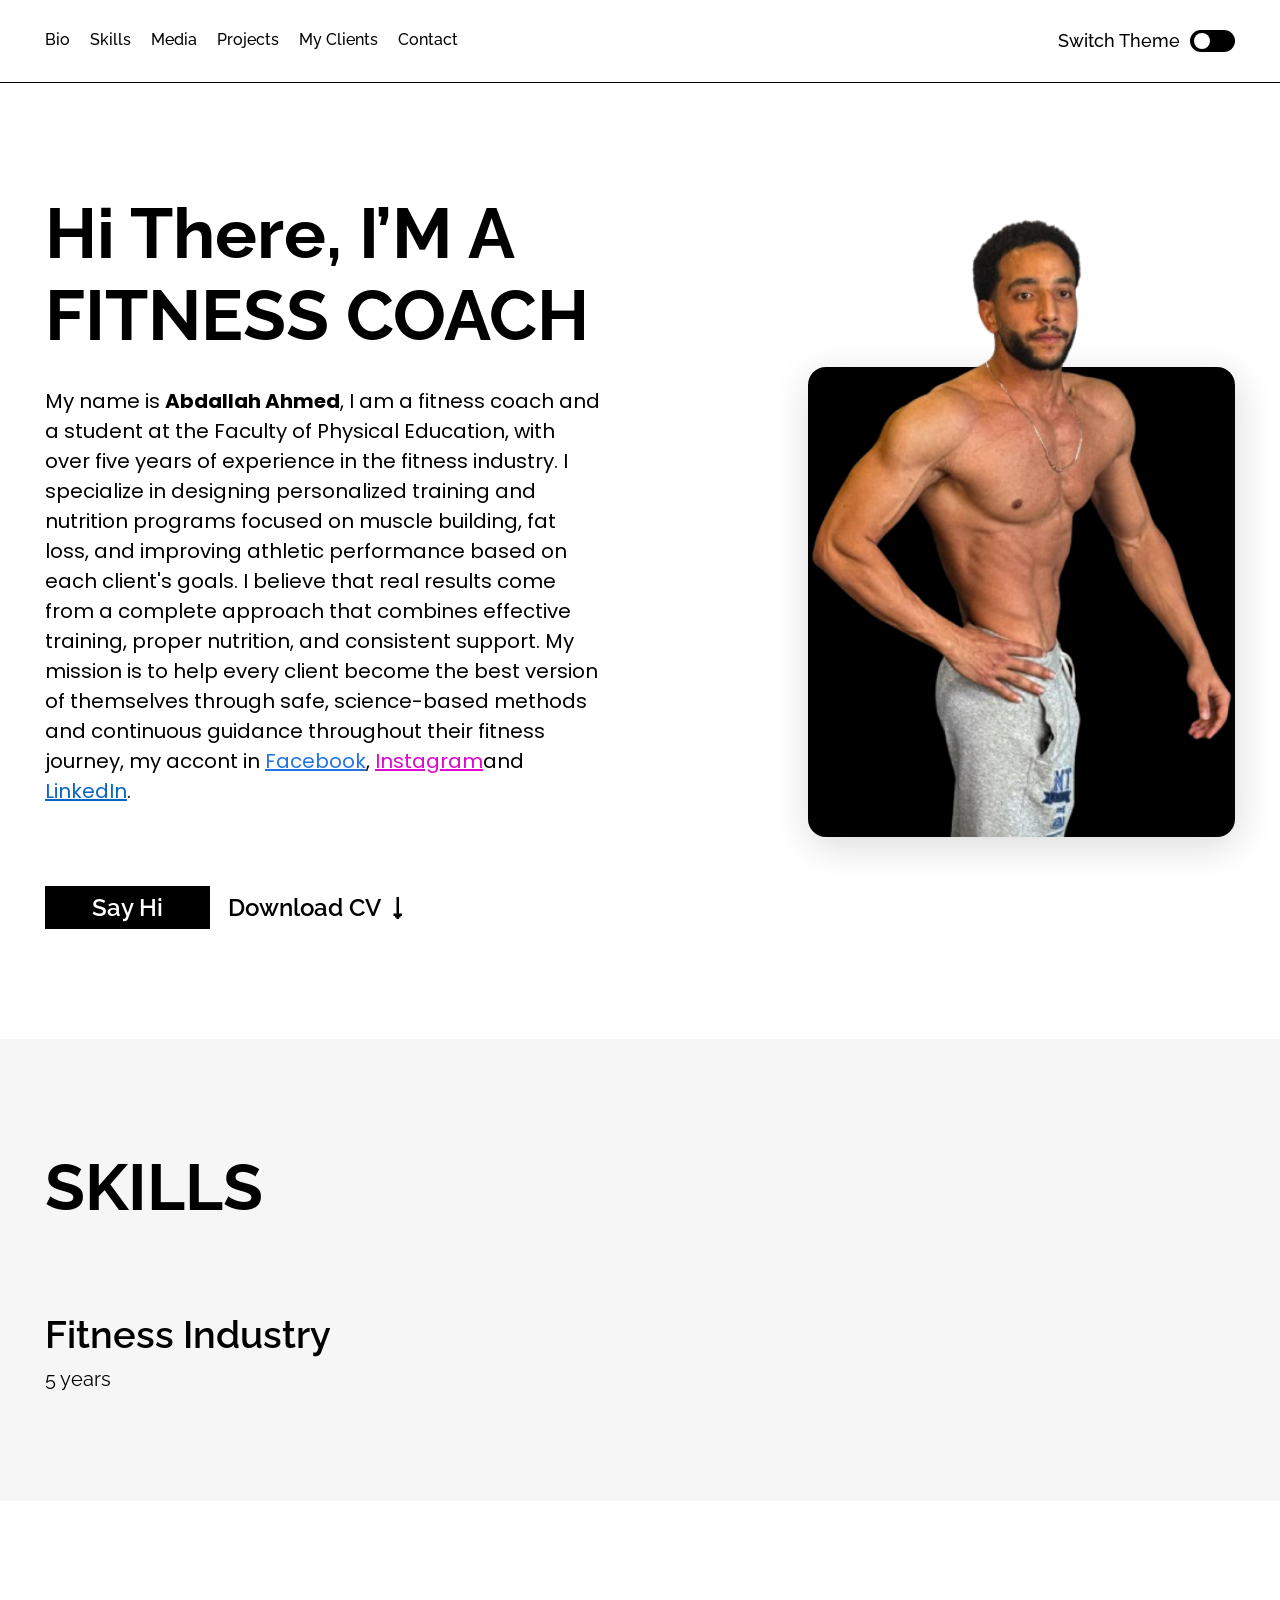
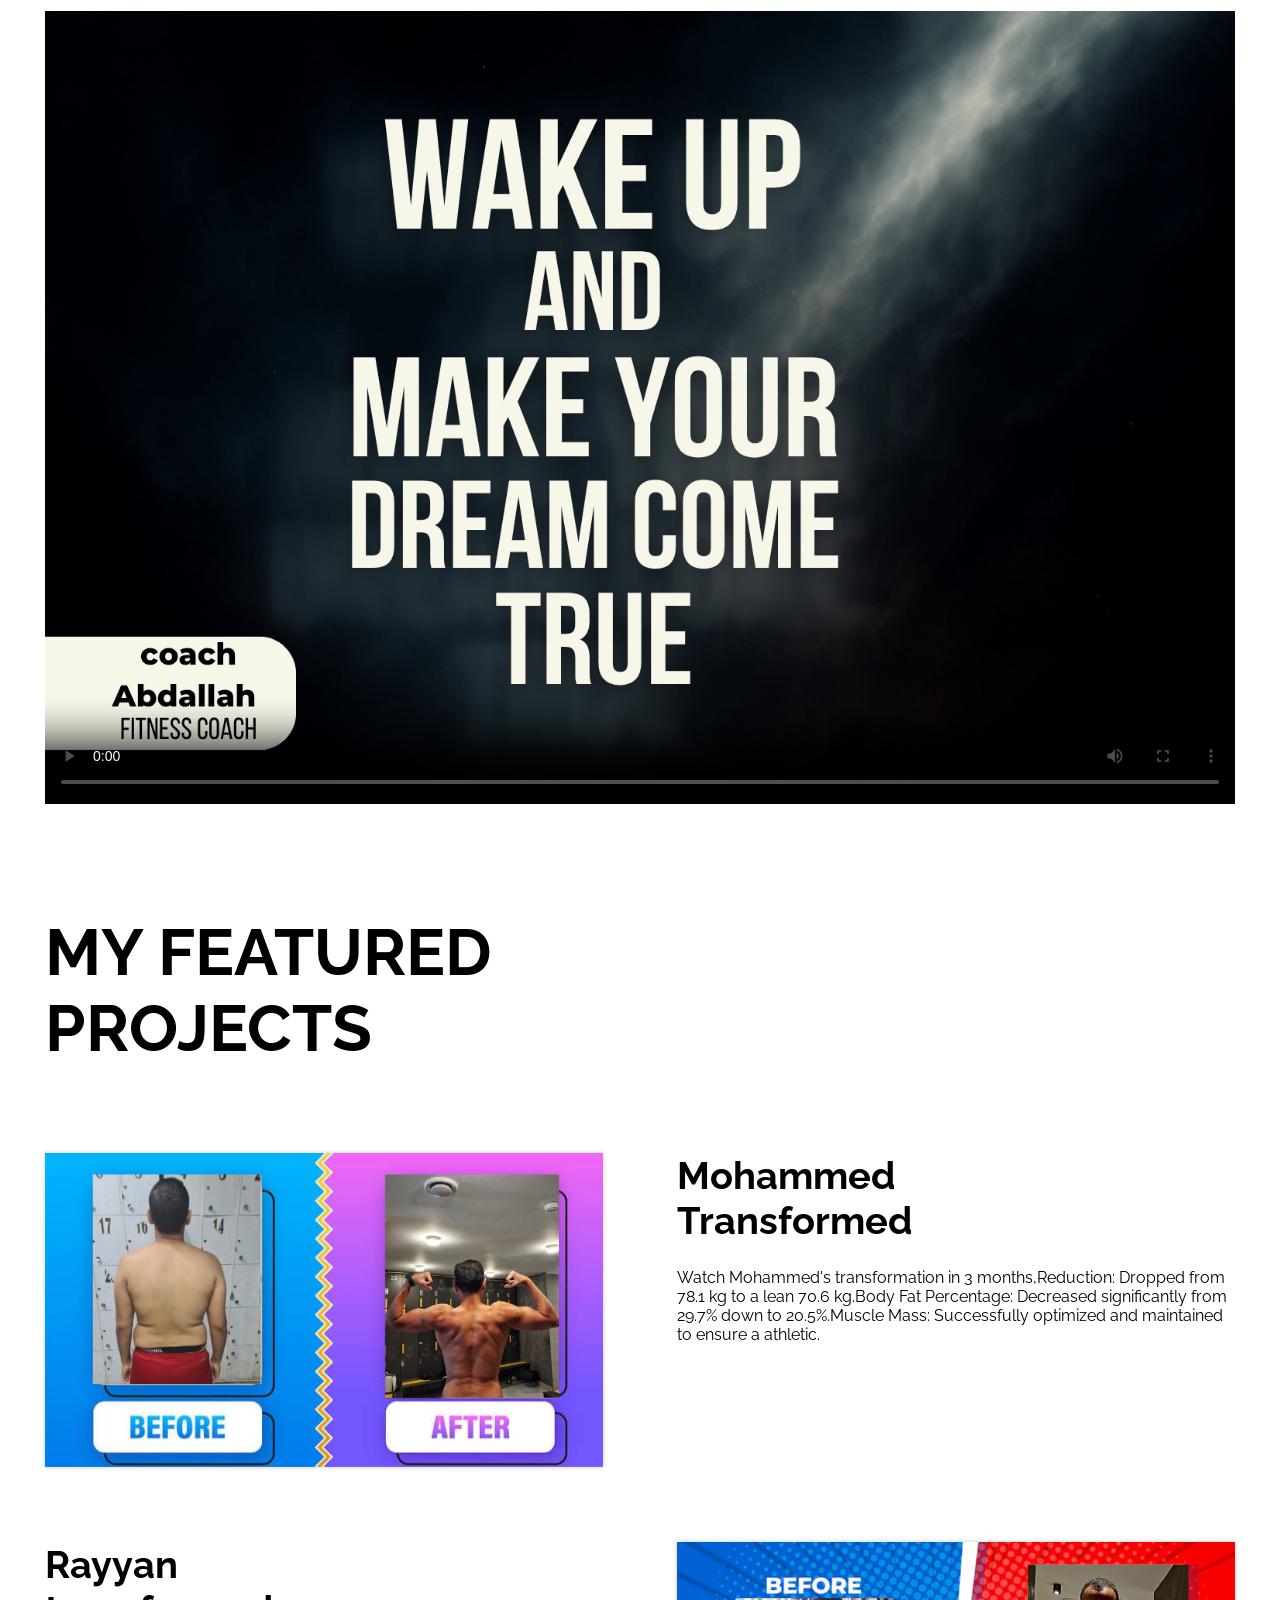
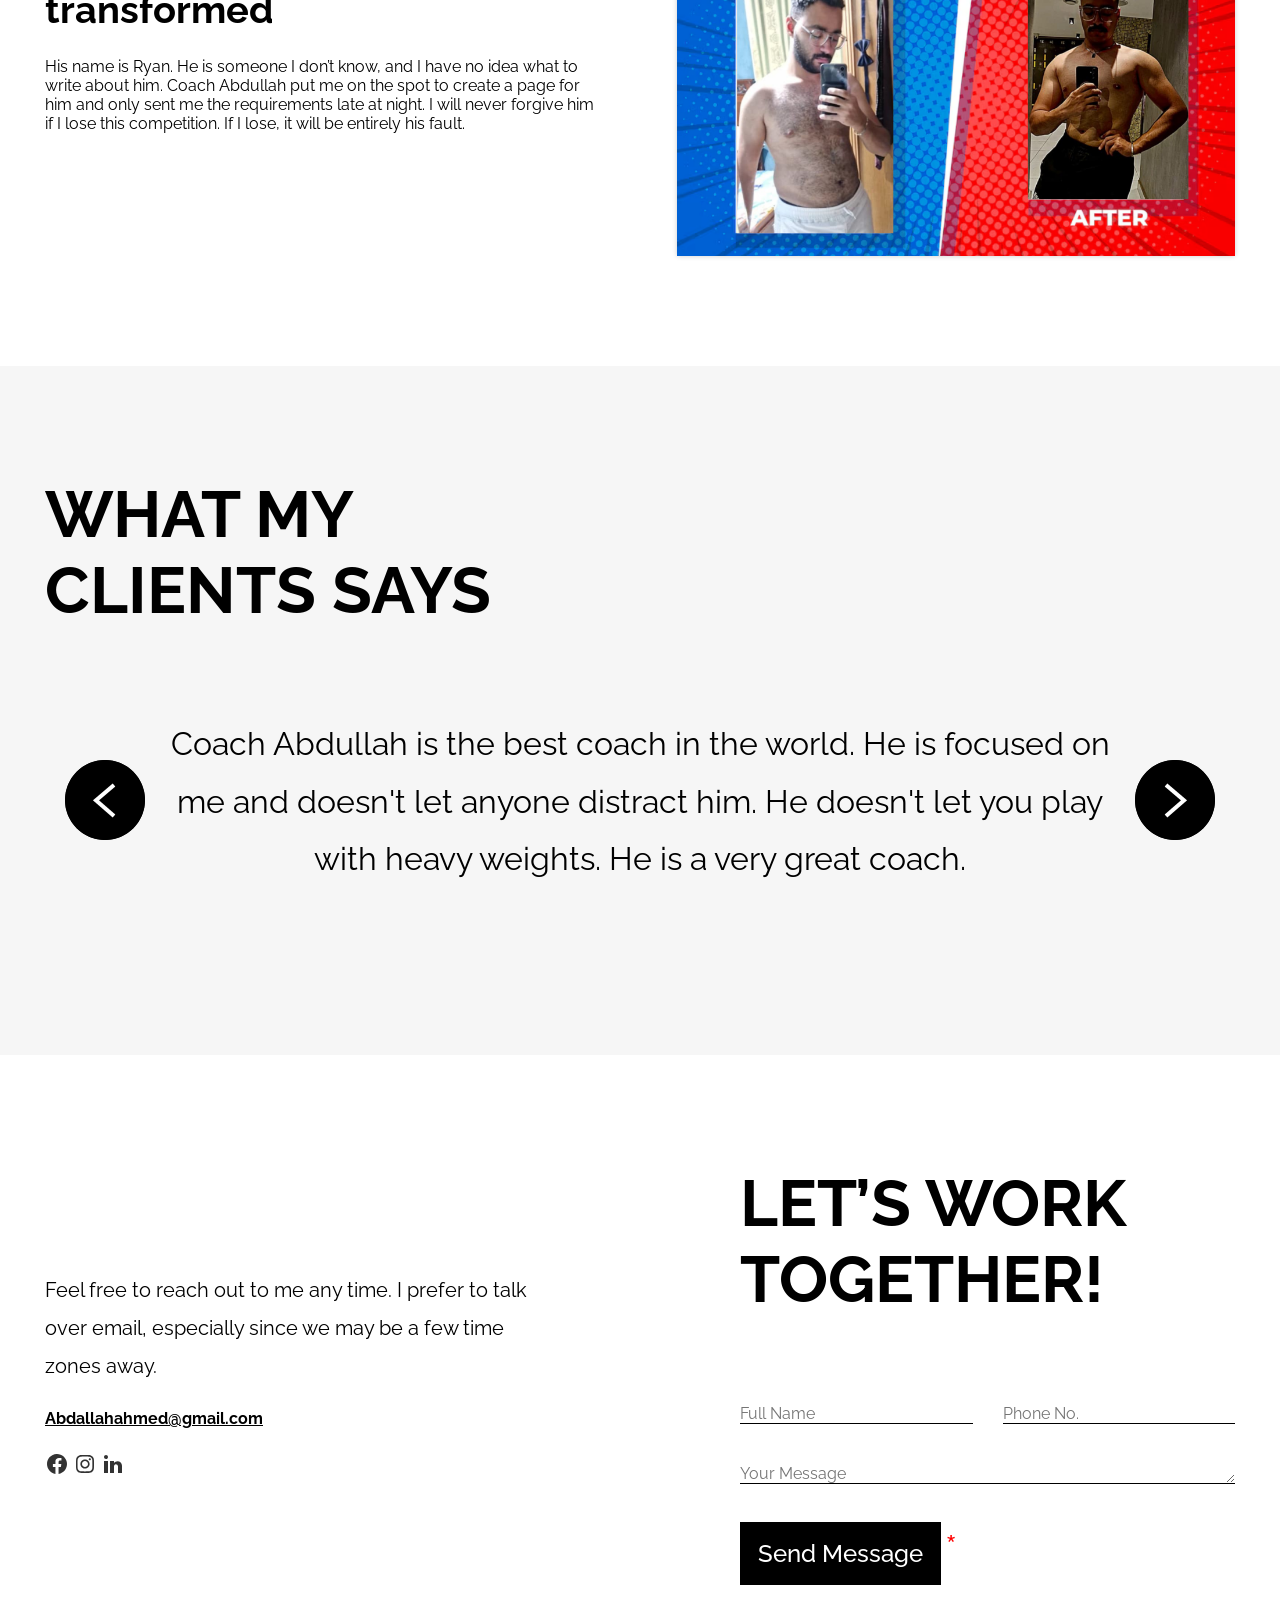
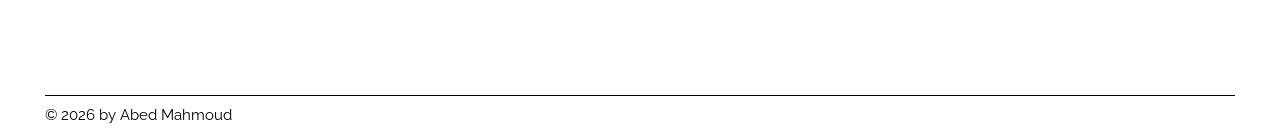
==== index.html @ d7b94c2e "Rename project.html to index.html" ====
<!doctype html>
<html lang="en">
  <head>
    <meta charset="UTF-8" />
    <meta name="viewport" content="width=device-width, initial-scale=1.0" />
    <link rel="preconnect" href="https://fonts.googleapis.com" />
    <link rel="preconnect" href="https://fonts.gstatic.com" crossorigin />
    <link
      href="https://fonts.googleapis.com/css2?family=Poppins:wght@400;600&family=Raleway:wght@400;500;600;700&display=swap"
      rel="stylesheet"
    />
    <script src="./script.js"></script>
    <link rel="stylesheet" href="projct.css" />
    <title>Abdallah Ahmed</title>
  </head>
  <body>
    <div class="container">
      <video class="video_loop" autoplay loop muted>
        <source src="./videos/video_loop.mp4" type="video/mp4" />
      </video>
      <header class="header">
        <nav class="navigation">
          <ul class="navigation__list">
            <li><a href="#bio" class="navigation__link navigation__bio">Bio</a></li>
            <li><a href="#skills" class="navigation__link navigation__skills" >Skills</a></li>
            <li><a href="#medai" class="navigation__link navigation__medai" >Media</a></li>
            <li><a href="#projects" class="navigation__link navigation__projects" >Projects </a></li>
            <li><a href="#clients" class="navigation__link navigation__clients" >My Clients </a></li>
            <li><a href="#contact" class="navigation__link navigation__contact" >Contact</a></li>
          </ul>
        </nav>
        <div class="toggle">
          <h3 class="toggle__titel">Switch Theme</h3>
          <input
            type="checkbox"
            name="toggle checkbox"
            id="toggle"
            class="toggle__checkbox"
          />
          <label for="toggle" class="toggle__label"></label>
        </div>
      </header>

      <section id="bio" class="bio section">
        <div class="bio__data">
          <h1 class="bio__heading">
            Hi There, I’M A FITNESS COACH
          </h1>

          <p class="bio__objective">
            My name is <span class="bio__name">Abdallah Ahmed</span>, I am a fitness coach and a student at the Faculty of Physical Education, with over five years of experience in the fitness industry. I specialize in designing personalized training and nutrition programs focused on muscle building, fat loss, and improving athletic performance based on each client's goals.

I believe that real results come from a complete approach that combines effective training, proper nutrition, and consistent support. My mission is to help every client become the best version of themselves through safe, science-based methods and continuous guidance throughout their fitness journey, my accont in
            <a
              class="bio__facebook"
              href="https://www.facebook.com/share/1BNb9teibn/"
              >Facebook</a
            >,
            <a class="bio__instagram" href="https://www.instagram.com/_boodyph?igsh=YTNuMzA5czRhb3Jq"
              >Instagram</a
            >and
            <a
              class="bio__linkedin"
              href="https://www.linkedin.com/in/abdallah-sadek-66a3232bb?utm_source=share_via&utm_content=profile&utm_medium=member_android"
              >LinkedIn</a
            >.
          </p>
          <a href="#" class="bio__links say-hi-link">Say Hi</a>
          <a href="#" class="bio__links find-out-link"
            >Download CV <span class="bio__arrow">⭣</span></a
          >
        </div>
        <div class="bio__pic-content">
          <img
            class="bio__pic"
            src="images/personal-pic.png"
            alt="imge of Abdallah Ahmed"
          />
        </div>
      </section>

      <section id="skills" class="skills section section--with-bg">
        <h2 class="h2-heading">Skills</h2>

        <ul class="skills__list">
          <li class="skills__item">
            <h2 class="skills__title">Fitness Industry</h2>
            <span class="skills__years">5 years</span>
          </li>
          <!-- <li class="skills__item">
            <h2 class="skills__title"></h2>
            <span class="skills__years">1 years</span>
          </li> -->
        </ul>
      </section>
      <section id="medai" class="medai section">
        <video
          class="media__video"
          src="video.mp4"
          poster="images/thumbnail2.png"
          controls
        >
          <source type="video.mp4" />
          Your browser does not support the video tag.
        </video>
      </section>

      <section id="projects" class="projects section">
        <h2 class="h2-heading">
          MY FEATURED <br />
          PROJECTS
        </h2>
        <div class="projects__main">
          <img
            class="projects__img"
            src="./images/mohammed transformed.png"
            alt="Mohammed Transformed"
          />
          <div class="projects-data">
            <h3 class="h3-heading">
              Mohammed <br />
              Transformed
            </h3>
            <p class="projects__Description">
              Watch Mohammed's transformation in 3 months,Reduction: Dropped from 78.1 kg to a lean 70.6 kg.Body Fat Percentage: Decreased significantly from 29.7% down to 20.5%.Muscle Mass: Successfully optimized and maintained to ensure a athletic.
            </p>
          </div>

          <div class="projects-data">
            <h3 class="h3-heading">Rayyan <br />transformed</h3>
            <p class="projects__Description">
              His name is Ryan. He is someone I don’t know, and I have no idea what to write about him. Coach Abdullah put me on the spot to create a page for him and only sent me the requirements late at night. I will never forgive him if I lose this competition. If I lose, it will be entirely his fault.
            </p>

          </div>
          <img
            class="projects__img"
            src="./images/rayyan transformed.png"
            alt="Rayyan transformed"
          />
        </div>
      </section>

      <section id="clients" class="clients section section--with-bg">
        <h2 class="h2-heading">
          What My <br />
          Clients Says
        </h2>
        <button class="arrow left">
          <img
            class="projects__img"
            src="./images/left-arrow.png"
            alt="left-arrow"
          />
        </button>
        <button class="arrow right">
          <img
            class="projects__img"
            src="./images/right-arrow.png"
            alt="right-arrow"
          />
        </button>

        <div class="clients__opinions">
          <div class="clients__wrapper">
            <p class="clients__opinion">
              Coach Abdullah is the best coach in the world. He is focused on me and doesn't let anyone distract him. He doesn't let you play with heavy weights. He is a very great coach.
            </p>
            <p class="clients__opinion">
              This Coach saved me from extreme obesity. I weighed 98 kilograms on my first day of training, and now, after committing to the exercises and diet, I weigh 79 kilograms. I pray for his success in every prayer. I highly recommend you join him.            </p>
            <p class="clients__opinion">
              I don't know what to say, but I must write a comment so that the page is filled with comments. This comment is completely useless, so don't ever read it.
            </p>
          </div>
        </div>
      </section>

      <section id="contact" class="contact section">
        <div>
          <p class="contact__description">
            Feel free to reach out to me any time. I prefer to talk over email,
            especially since we may be a few time zones away.
          </p>

          <a class="contact__email" href="mailto:@gmail.com"
            >Abdallahahmed@gmail.com</a
          >

          <div class="contact__socials">
            <a
              class="contact__social"
              href="https://www.facebook.com/share/1BNb9teibn/"
            >
              <img src="./images/brand/facebook.svg" alt="facebook" />
            </a>

            </a>
            <a class="contact__social" href="https://www.instagram.com/_boodyph?igsh=YTNuMzA5czRhb3Jq">
              <img src="./images/brand/instagram.svg" alt="instagram.svg" />
            </a>

            <a
              class="contact__social"
              href="https://www.linkedin.com/in/abdallah-sadek-66a3232bb?utm_source=share_via&utm_content=profile&utm_medium=member_android"
            >
              <img src="./images/brand/LinkedIn.svg" alt="LinkedIn.svg" />
            </a>
          </div>
        </div>

        <div class="contact__formContent">
          <h2 class="h2-heading">
            Let’s Work <br />
            Together!
          </h2>
          <form action="result.html">
            <div class="contact__inputs">
              <input
                class="contact__input"
                type="text"
                placeholder="Full Name"
                required
                name="fullname"
              />
              <input
                class="contact__input"
                type="tel"
                placeholder="Phone No."
                pattern="[0-9]{3}-[0-9]{2}-[0-9]{3}"
                required
                name="telephone"
              />
            </div>
            <textarea
              class="contact__input contact__textarea"
              name="description"
              id="description"
              placeholder="Your Message"
              required
            ></textarea>
            <input class="contact__botton" type="submit" value="Send Message" />
          </form>
        </div>
      </section>

      <footer class="footer">© 2026 by Abed Mahmoud</footer>
    </div>
  </body>
</html>
---- projct.css ----
:root {
  --container-width: 119rem;
  --gutter: 2rem;

  --color-black: #000;
  --color-white: #fff;
  --color-blue: #2374e1;
  --color-light-blue: #1d9bf0;
  --color-dark-blue: #0a66c2;
  --color-darker-blue: #143ce8;
  --color-red: #ff0000;
  --color-green: #03a696;
  --color-grey: #f6f6f6;
  --color-dark-green: #42959b;

  --color-background: var(--color-white);
  --color-text: var(--color-black);
  --color-box-img: var(--color-black);
  --color-link-bg: var(--color-black);
  --color-input-border: var(--color-black);

  --font-family-raleway: "Raleway", sans-serif;
  --font-family-poppins: "Poppins", sans-serif;

  --font-weight-regular: 400;
  --font-weight-medium: 500;
  --font-weight-semi-bold: 600;
  --font-weight-bold: 700;

  --font-size-70: 7rem;
  --font-size-65: 6.5rem;
  --font-size-40: 4rem;
  --font-size-38: 3.8rem;
  --font-size-24: 2.4rem;
  --font-size-22: 2.2rem;
  --font-size-20: 2rem;
  --font-size-18: 1.8rem;
  --font-size-15: 1.5rem;

  --transition-timing: 0.3s;
}

/* CSS Reset */
* {
  margin: 0;
  padding: 0;
  font: inherit;
}

*,
*::before,
*::after {
  box-sizing: border-box;
}

a {
  color: inherit;
  display: inline-block;
}

button {
  background-color: transparent;
  border: none;
  cursor: pointer;
  border: 0;
}

ul,
ol {
  list-style: none;
}

/* end CSS Reset */

html {
  font-size: 62.5%;
  scroll-behavior: smooth;
  scroll-padding-top: 11rem;
}

body,
[type="submit"] {
  font-size: 1.6rem;
  font-family: var(--font-family-raleway);
  background-color: var(--color-background);
  color: var(--color-text);
  border: 0;
}

.container {
  display: grid;
  row-gap: 11rem;
  margin: 0 auto;
  max-width: calc(var(--container-width) + calc(var(--gutter) * 2));
  padding-inline: var(--gutter);
}

.video_loop {
  position: fixed;
  top: 0;
  left: 0;
  min-width: 100%;
  min-height: 100%;
  opacity: 0.08;
  z-index: -1;
}

/* Global Styles */

section {
  position: relative;
  display: grid;
  grid-template-columns: repeat(2, auto);
  align-items: start;
}

.section--with-bg {
  padding: 11rem 0;
}

.section--with-bg::before {
  content: "";
  position: absolute;
  height: 100%;
  width: 100vw;
  background-color: var(--color-grey);
  justify-self: center;
  z-index: -1;
}

.h2-heading {
  font-size: var(--font-size-65);
  font-weight: var(--font-weight-bold);
  grid-column: 1 / -1;
  margin-bottom: 8.7rem;
  text-transform: uppercase;
}

.h3-heading {
  font-size: var(--font-size-38);
  font-weight: var(--font-weight-bold);
  margin-bottom: 2.5rem;
}

/* end Global Styles */

.header {
  padding: 3rem 0;
  display: flex;
  justify-content: center;
  position: -webkit-sticky;
  position: sticky;
  top: 0;
  background-color: var(--color-background);
  z-index: 1;
}

.header::before {
  content: "";
  position: absolute;
  z-index: -1;
  height: 100%;
  width: 100vw;
  border-bottom: 0.1rem solid var(--color-input-border);
  background-color: var(--color-background);
  top: 0.1rem;
}

.navigation__list {
  display: flex;
  gap: 2rem;
}

.navigation__link:link,
.navigation__link:visited {
  text-decoration: none;
  font-weight: var(--font-weight-medium);
}

.navigation__link:hover,
.navigation__link:active {
  text-decoration: underline;
  color: var(--color-text);
}

.container:has(.bio:target) .navigation__bio,
.container:has(.skills:target) .navigation__skills,
.container:has(.medai:target) .navigation__medai,
.container:has(.projects:target) .navigation__projects,
.container:has(.clients:target) .navigation__clients,
.container:has(.contact:target) .navigation__contact{
  color: var(--color-blue);
  font-weight: var(--font-weight-bold);
  text-decoration: underline;
}


/* Toggle */
.toggle {
  display: flex;
  gap: 1rem;
  margin-left: auto;
}

.toggle__titel {
  font-weight: var(--font-weight-medium);
  font-size: var(--font-size-18);
}

.toggle__checkbox {
  display: none;
}

.toggle__label {
  display: block;
  position: relative;
  background-color: var(--color-black);
  border-radius: 1.5rem;
  width: 4.5rem;
  height: 2.2rem;
  cursor: pointer;
  padding: 0.3rem 0.4rem;
  transition: 0.3s;
}

.toggle__label::after {
  content: "";
  width: 1.6rem;
  height: 1.6rem;
  border-radius: 50%;
  display: block;
  background-color: var(--color-white);
  transition: 0.3s;
}

.toggle__checkbox:checked + .toggle__label {
  background-color: var(--color-white);
}

.toggle__checkbox:checked + .toggle__label::after {
  transform: translateX(2.1rem);
  background-color: var(--color-green);
}
/* end Toggle */

/* Bio */

.bio {
  column-gap: 7.4rem;
  grid-template-columns: repeat(2, 1fr);
}

.bio__heading {
  font-size: var(--font-size-70);
  font-weight: var(--font-weight-bold);
}

.bio__objective {
  font-family: var(--font-family-poppins);
  font-weight: var(--font-weight-regular);
  font-size: var(--font-size-20);
  margin: 3rem 0 8rem;
}

.bio__name {
  font-weight: var(--font-weight-bold);
}

.bio__facebook {
  color: var(--color-blue);
}

.bio__linkedin {
  color: var(--color-dark-blue);
}

.bio__instagram {
  color: #df06cd
;
}

.bio__links {
  font-size: 2.4rem;
  font-weight: var(--font-weight-semi-bold);
  text-decoration: none;
}

.say-hi-link {
  background-color: var(--color-link-bg);
  color: var(--color-white);
  padding: 0.7rem 4.7rem;
}

.find-out-link {
  padding: 0.7rem 0;
  margin-inline-start: 1.4rem;
}

@keyframes jump {
  0% {
    transform: translateY(0.5rem);
  }
  35% {
    transform: translateY(-0.5rem);
  }
  70% {
    transform: translateY(0);
  }
  100% {
    transform: translateY(0);
  }
}

.bio__arrow {
  display: inline-block;
  animation: jump 1s infinite alternate ease-in-out;
}

.bio__pic-content {
  display: flex;
  position: relative;
  align-items: flex-end;
  justify-self: end;
}

.bio__pic-content::before {
  content: "";
  position: absolute;
  background-color: var(--color-box-img);
  width: 100%;
  height: 47rem;
  z-index: -1;
  border-radius: 1.8rem;
  box-shadow: 2.17543px 8.7017px 38.0699px rgba(0, 0, 0, 0.15);
}

.bio__pic {
  width: 42.7rem;
}
/* end bio */

/* skills */
.skills__list {
  display: grid;
  grid-template-columns: repeat(3, 1fr);
  row-gap: 5rem;
}

.skills__item {
  transition: var(--transition-timing);
}

.skills__title {
  font-size: var(--font-size-38);
  font-weight: var(--font-weight-semi-bold);
}

.skills__years {
  display: inline-block;
  font-size: var(--font-size-20);
  margin-top: 1rem;
}

.skills__item:hover {
  text-shadow: 0 0 2px var(--color-green);
}

/* End skills */
/* Media */
.media {
  align-items: center;
  justify-content: center;
}
.media__video {
  max-width: 100%;
}
/* end media */
/* projects */
.projects__main {
  display: grid;
  grid-template-columns: repeat(2, 1fr);
  column-gap: 7.4rem;
  row-gap: 7.5rem;
}

.projects__img {
  box-shadow: 0 0 0.5rem rgb(0, 0, 0, 0.2);
  max-width: 100%;
}

.projects__data {
  align-self: center;
}

.projects__description {
  line-height: 1.5;
}

.projects__link {
  color: var(--color-darker-blue);
  font-family: var(--font-family-poppins);
  font-weight: var(--font-weight-medium);
  margin-top: 2.3rem;
}

.projects__link::after {
  content: "";
  display: inline-block;
  width: 1.4rem;
  height: 1.4rem;
  background-image: url(./images/external-icon.png);
  background-size: contain;
  margin-left: 0.3rem;
}
/* end projects */

/* Clients */

#clients {
  position: relative;
}

.clients__opinions {
  grid-column: 1 / -1;
  padding: 0 12rem;
  font-size: 3.2rem;
  line-height: 1.8;
  text-align: center;
}

.clients__wrapper {
  display: flex;
  overflow-x: hidden;
  scroll-snap-type: x mandatory;
}

.clients__opinion {
  display: flex;
  justify-content: center;
  flex: 0 0 100%;
  flex-basis: 100%;
  flex-shrink: 0;
  scroll-snap-align: start;
  gap: 5rem;
}

.rivew-1 {
  max-width: 100%;
}

.arrow {
  position: absolute;
  top: 63%;
  transform: translateY(-50%);
  width: 80px;
  height: 80px;
  border-radius: 50%;
  background-color: #000;
  display: flex;
  align-items: center;
  justify-content: center;
  cursor: pointer;
}

.arrow.left {
  left: 2rem;
}

.arrow.right {
  right: 2rem;
}

.arrow img {
  box-shadow: none !important;
  filter: none !important;
}

/* End Clients */

/* Contact */

.contact {
  grid-template-columns: repeat(2, 1fr);
  column-gap: 20rem;
  align-items: center;
}

.contact__description {
  font-size: var(--font-size-20);
  line-height: 1.9;
}

.contact__email {
  font-weight: var(--font-weight-bold);
  margin: 2.4rem 0;
}

.contact__social {
  transition: var(--transition-timing);
}

.contact__social:hover {
  transform: scale(1.2);
}

.contact__inputs {
  display: flex;
  gap: 3rem;
}

.contact__input {
  border: 0;
  outline: 0;
  background: transparent;
  border-bottom: 0.1rem solid var(--color-input-border);
  flex: 1;
}

.contact__textarea {
  height: 20px;
  width: 100%;
  margin-top: 4rem;
}

.contact__botton {
  background-color: var(--color-link-bg);
  color: var(--color-white);
  padding: 1.7rem 1.8rem;
  font-weight: var(--font-weight-medium);
  font-size: var(--font-size-24);
  margin-top: 3.4rem;
}

form:invalid::after {
  content: "*";
  font-size: var(--font-size-38);
  color: var(--color-red);
}

/* End Contact */

/* Footer */

.footer{
  padding: 1rem 0;
  font-size: var(--font-size-15);
  border-top: 0.1rem solid var(--color-black);
}

/* end Footer */

/* Theme */

html:has(.toggle__checkbox:checked) {
  --color-background: var(--color-black);
  --color-text: var(--color-white);
  --color-box-img: var(--color-green);
  --color-link-bg: var(--color-green);
  --color-grey: #080808;
  --color-input-border: var(--color-white);
}

/* end Theme */
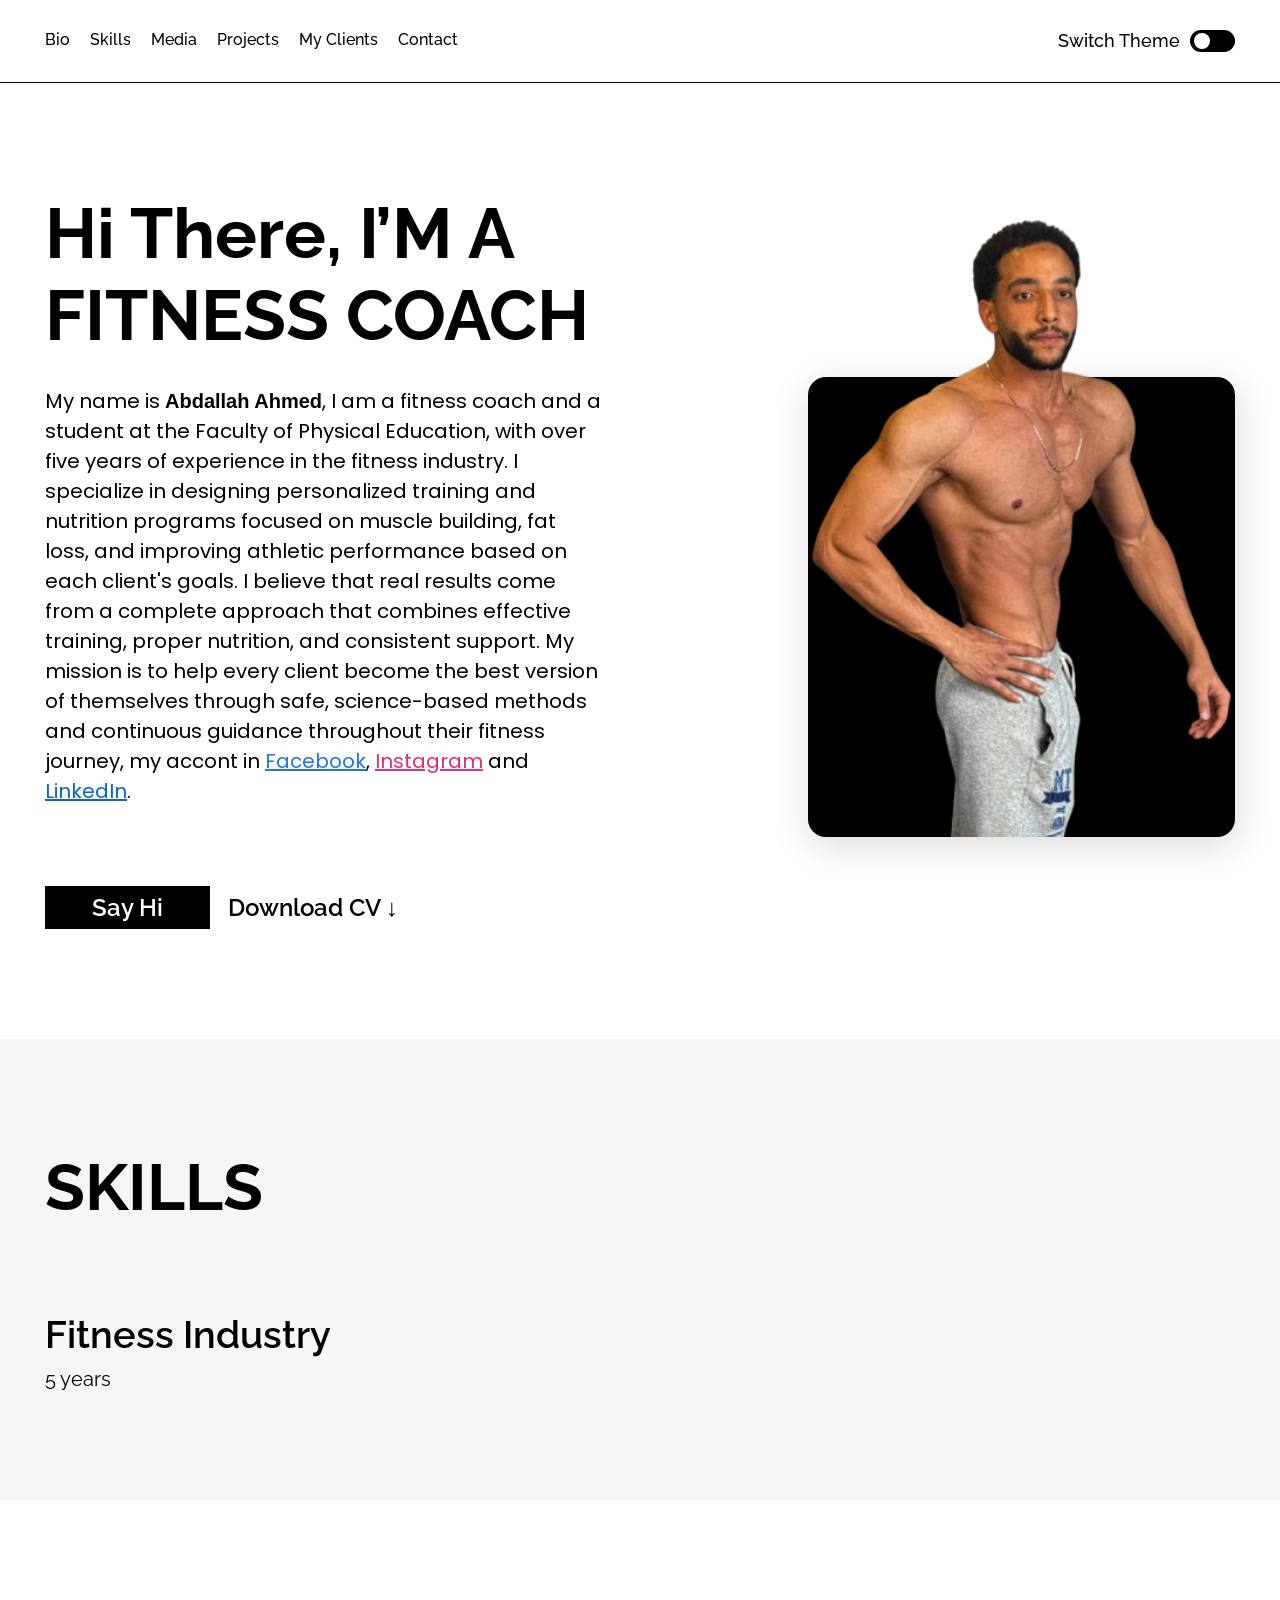
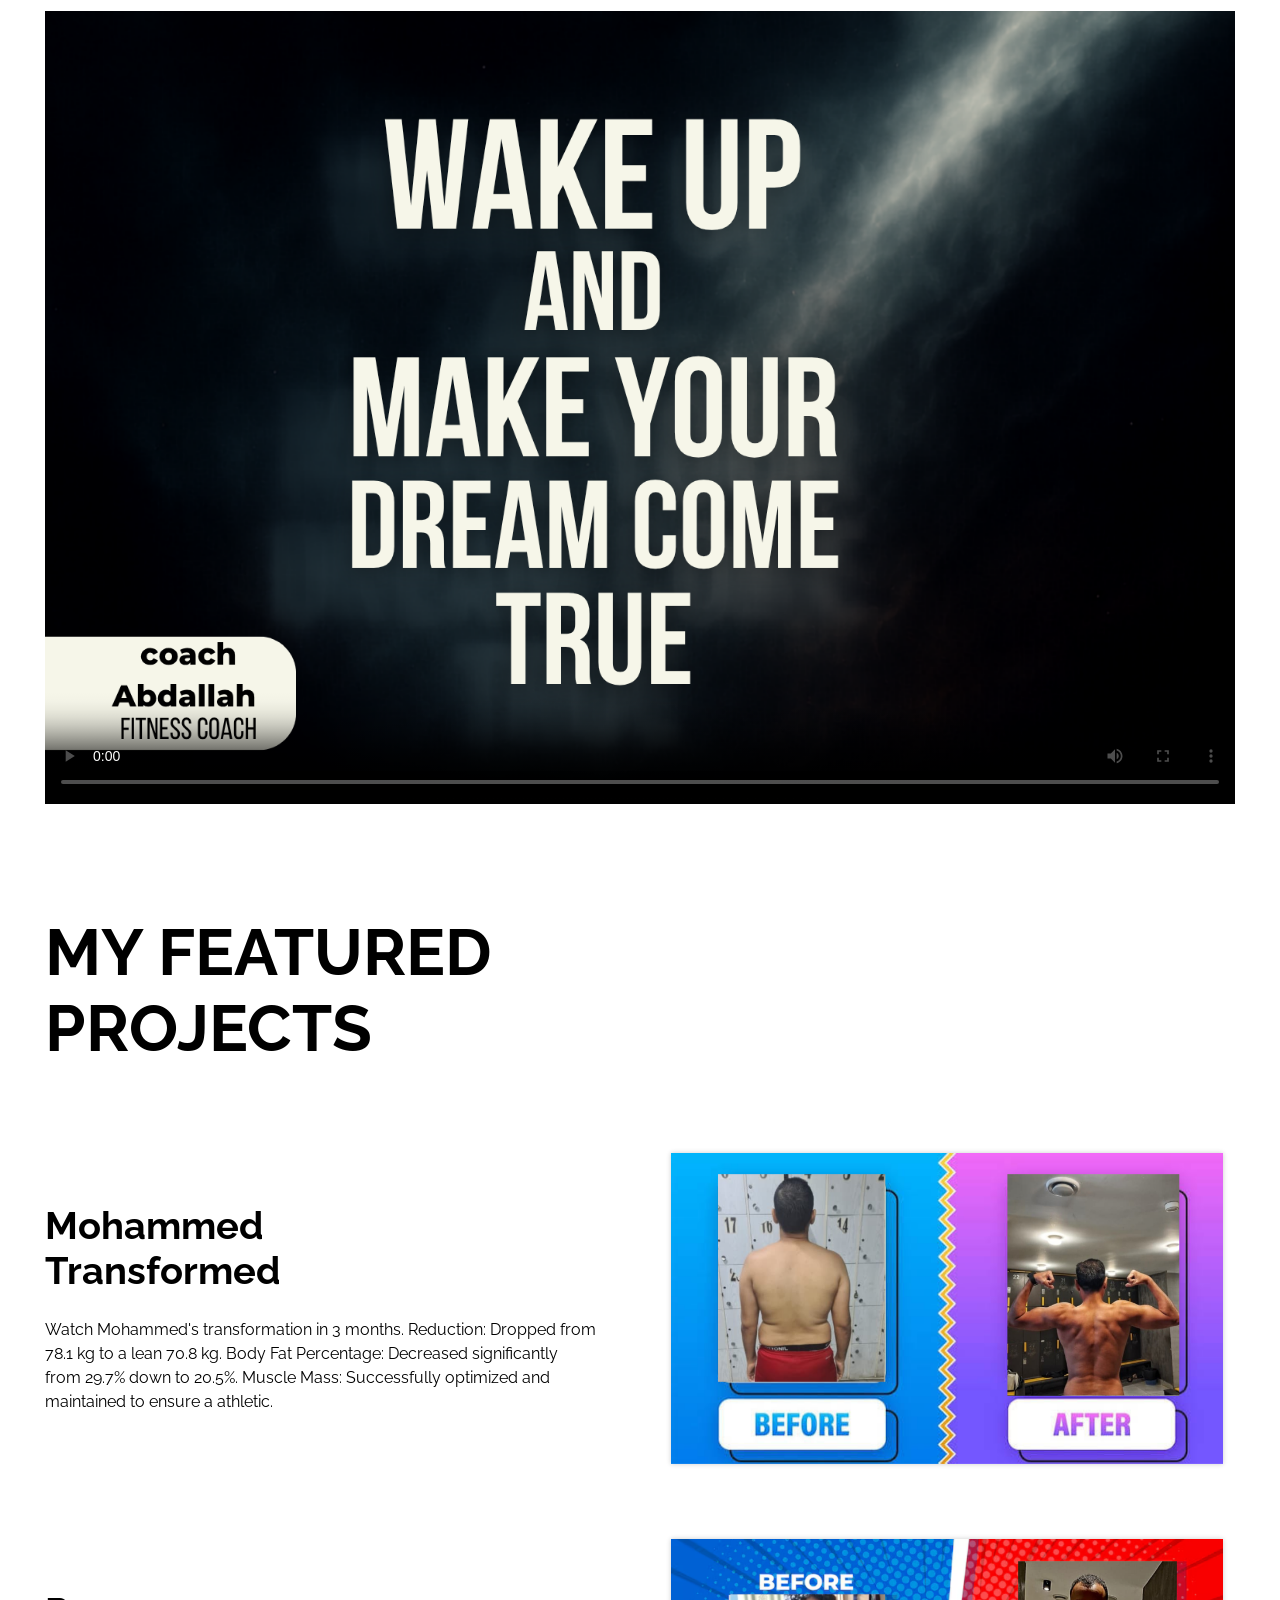
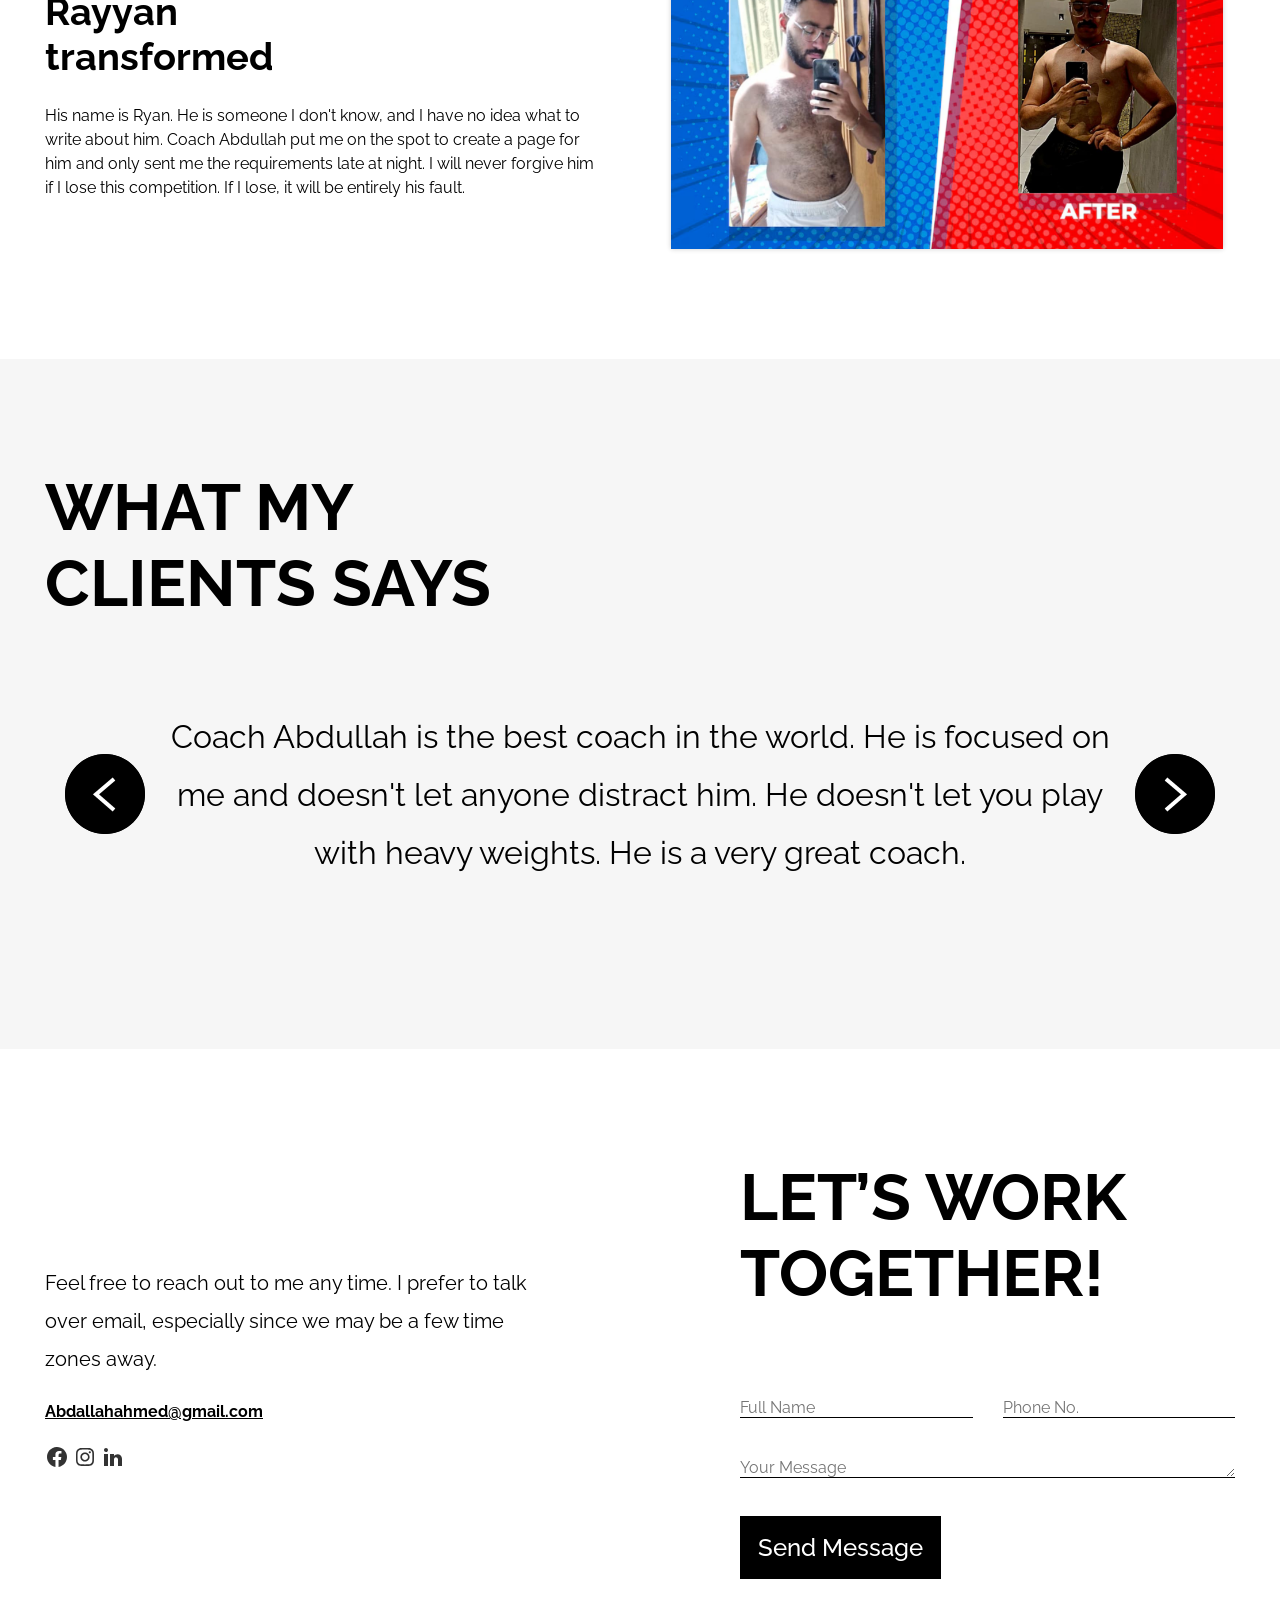
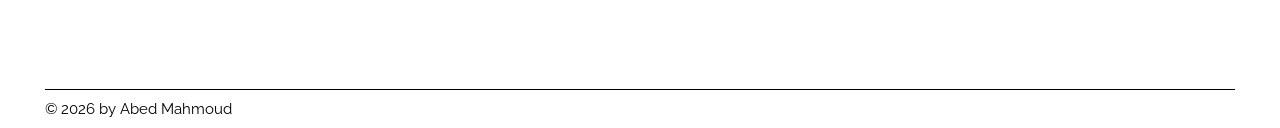
==== commit 16d4bfc3: "Update HTML and CSS files" ====
--- a/index.html
+++ b/index.html
@@ -1,8 +1,12 @@
-<!doctype html>
+<!DOCTYPE html>
 <html lang="en">
   <head>
     <meta charset="UTF-8" />
-    <meta name="viewport" content="width=device-width, initial-scale=1.0" />
+    <meta
+      name="viewport"
+      content="width=device-width, user-scalable=no, initial-scale=1.0, maximum-scale=1.0, minimum-scale=1.0"
+    />
+    <meta http-equiv="X-UA-Compatible" content="ie=edge" />
     <link rel="preconnect" href="https://fonts.googleapis.com" />
     <link rel="preconnect" href="https://fonts.gstatic.com" crossorigin />
     <link
@@ -11,199 +15,201 @@
     />
     <script src="./script.js"></script>
     <link rel="stylesheet" href="projct.css" />
-    <title>Abdallah Ahmed</title>
+    <title>Coach Abdallah Ahmed</title>
   </head>
+
   <body>
     <div class="container">
-      <video class="video_loop" autoplay loop muted>
+      <video class="video-loop" autoplay loop muted>
         <source src="./videos/video_loop.mp4" type="video/mp4" />
       </video>
+
       <header class="header">
+        <label for="menu" class="burger-menu">
+          <div class="burger-menu__bar"></div>
+          <div class="burger-menu__bar"></div>
+          <div class="burger-menu__bar"></div>
+        </label>
+
+        <input id="menu" class="burger-menu__checkbox" type="checkbox" />
+
         <nav class="navigation">
           <ul class="navigation__list">
-            <li><a href="#bio" class="navigation__link navigation__bio">Bio</a></li>
-            <li><a href="#skills" class="navigation__link navigation__skills" >Skills</a></li>
-            <li><a href="#medai" class="navigation__link navigation__medai" >Media</a></li>
-            <li><a href="#projects" class="navigation__link navigation__projects" >Projects </a></li>
-            <li><a href="#clients" class="navigation__link navigation__clients" >My Clients </a></li>
-            <li><a href="#contact" class="navigation__link navigation__contact" >Contact</a></li>
+            <li>
+              <a class="navigation__link navigation__bio" href="#bio">Bio</a>
+            </li>
+            <li>
+              <a class="navigation__link navigation__skills" href="#skills">Skills</a>
+            </li>
+            <li>
+              <a class="navigation__link navigation__media" href="#media">Media</a>
+            </li>
+            <li>
+              <a class="navigation__link navigation__projects" href="#projects">Projects</a>
+            </li>
+            <li>
+              <a class="navigation__link navigation__clients" href="#clients">My Clients</a>
+            </li>
+            <li>
+              <a class="navigation__link navigation__contact" href="#contact">Contact</a>
+            </li>
           </ul>
         </nav>
+
         <div class="toggle">
-          <h3 class="toggle__titel">Switch Theme</h3>
-          <input
-            type="checkbox"
-            name="toggle checkbox"
-            id="toggle"
-            class="toggle__checkbox"
-          />
-          <label for="toggle" class="toggle__label"></label>
+          <h3 class="toggle__title">Switch Theme</h3>
+          <input id="toggle" class="toggle__checkbox" type="checkbox" />
+          <label class="toggle__label" for="toggle"></label>
         </div>
       </header>
 
-      <section id="bio" class="bio section">
+      <section id="bio" class="section bio">
         <div class="bio__data">
-          <h1 class="bio__heading">
-            Hi There, I’M A FITNESS COACH
-          </h1>
-
+          <h1 class="bio__heading">Hi There, I’M A FITNESS COACH</h1>
           <p class="bio__objective">
-            My name is <span class="bio__name">Abdallah Ahmed</span>, I am a fitness coach and a student at the Faculty of Physical Education, with over five years of experience in the fitness industry. I specialize in designing personalized training and nutrition programs focused on muscle building, fat loss, and improving athletic performance based on each client's goals.
-
-I believe that real results come from a complete approach that combines effective training, proper nutrition, and consistent support. My mission is to help every client become the best version of themselves through safe, science-based methods and continuous guidance throughout their fitness journey, my accont in
-            <a
-              class="bio__facebook"
-              href="https://www.facebook.com/share/1BNb9teibn/"
-              >Facebook</a
-            >,
-            <a class="bio__instagram" href="https://www.instagram.com/_boodyph?igsh=YTNuMzA5czRhb3Jq"
-              >Instagram</a
-            >and
-            <a
-              class="bio__linkedin"
-              href="https://www.linkedin.com/in/abdallah-sadek-66a3232bb?utm_source=share_via&utm_content=profile&utm_medium=member_android"
-              >LinkedIn</a
-            >.
+            My name is <span class="bio__name">Abdallah Ahmed</span>, I am a fitness coach and a student at the Faculty of Physical Education, with over five years of experience in the fitness industry. I specialize in designing personalized training and nutrition programs focused on muscle building, fat loss, and improving athletic performance based on each client's goals. I believe that real results come from a complete approach that combines effective training, proper nutrition, and consistent support. My mission is to help every client become the best version of themselves through safe, science-based methods and continuous guidance throughout their fitness journey, my accont in 
+            <a class="bio__facebook" href="Facebook">Facebook</a>,
+            <a class="bio__instagram" href="Instagram">Instagram</a> and
+            <a class="bio__linkedin" href="LinkedIn">LinkedIn</a>.
           </p>
-          <a href="#" class="bio__links say-hi-link">Say Hi</a>
-          <a href="#" class="bio__links find-out-link"
-            >Download CV <span class="bio__arrow">⭣</span></a
-          >
+          <a class="bio__links say-hi-link" href="#contact">Say Hi</a>
+          <a class="bio__links find-out-link" href="#">
+            Download CV <span class="bio__arrow">↓</span>
+          </a>
         </div>
         <div class="bio__pic-content">
-          <img
-            class="bio__pic"
-            src="images/personal-pic.png"
-            alt="imge of Abdallah Ahmed"
-          />
-        </div>
-      </section>
-
-      <section id="skills" class="skills section section--with-bg">
+          <img class="bio__pic" src="./images/personal-pic.png" alt="personal pic of Abdallah Ahmed" />
+        </div>
+      </section>
+
+      <section id="skills" class="section skills section--with-bg">
         <h2 class="h2-heading">Skills</h2>
 
         <ul class="skills__list">
-          <li class="skills__item">
+          <li class="skills__column">
             <h2 class="skills__title">Fitness Industry</h2>
             <span class="skills__years">5 years</span>
           </li>
-          <!-- <li class="skills__item">
-            <h2 class="skills__title"></h2>
-            <span class="skills__years">1 years</span>
-          </li> -->
         </ul>
       </section>
-      <section id="medai" class="medai section">
-        <video
-          class="media__video"
-          src="video.mp4"
-          poster="images/thumbnail2.png"
-          controls
-        >
-          <source type="video.mp4" />
-          Your browser does not support the video tag.
-        </video>
-      </section>
-
-      <section id="projects" class="projects section">
+
+      <section id="media" class="section media">
+        <video class="media__video" src="./video.mp4" poster="./images/thumbnail2.png" controls></video>
+      </section>
+
+      <section id="projects" class="section projects">
         <h2 class="h2-heading">
           MY FEATURED <br />
           PROJECTS
         </h2>
         <div class="projects__main">
-          <img
-            class="projects__img"
-            src="./images/mohammed transformed.png"
-            alt="Mohammed Transformed"
-          />
-          <div class="projects-data">
+          <div class="projects__data">
             <h3 class="h3-heading">
               Mohammed <br />
               Transformed
             </h3>
-            <p class="projects__Description">
-              Watch Mohammed's transformation in 3 months,Reduction: Dropped from 78.1 kg to a lean 70.6 kg.Body Fat Percentage: Decreased significantly from 29.7% down to 20.5%.Muscle Mass: Successfully optimized and maintained to ensure a athletic.
-            </p>
-          </div>
-
-          <div class="projects-data">
-            <h3 class="h3-heading">Rayyan <br />transformed</h3>
-            <p class="projects__Description">
-              His name is Ryan. He is someone I don’t know, and I have no idea what to write about him. Coach Abdullah put me on the spot to create a page for him and only sent me the requirements late at night. I will never forgive him if I lose this competition. If I lose, it will be entirely his fault.
-            </p>
-
-          </div>
+            <p class="projects__description">
+              Watch Mohammed's transformation in 3 months. Reduction: Dropped from 78.1 kg to a lean 70.8 kg. Body Fat Percentage: Decreased significantly from 29.7% down to 20.5%. Muscle Mass: Successfully optimized and maintained to ensure a athletic.
+            </p>
+          </div>
+          <img class="projects__img responsive-img" src="./images/mohammed transformed.png" alt="Mohammed Transformed" />
+
+          <div class="projects__data">
+            <h3 class="h3-heading">
+              Rayyan <br />
+              transformed
+            </h3>
+            <p class="projects__description">
+              His name is Ryan. He is someone I don't know, and I have no idea what to write about him. Coach Abdullah put me on the spot to create a page for him and only sent me the requirements late at night. I will never forgive him if I lose this competition. If I lose, it will be entirely his fault.
+            </p>
+          </div>
+          <img class="projects__img responsive-img" src="./images/rayyan transformed.png" alt="Rayyan transformed" />
+        </div>
+      </section>
+
+      <section id="clients" class="clients section section--with-bg">
+
+        <h2 class="h2-heading">
+
+          What My <br />
+
+          Clients Says
+
+        </h2>
+
+        <button class="arrow left">
+
           <img
+
             class="projects__img"
-            src="./images/rayyan transformed.png"
-            alt="Rayyan transformed"
+
+            src="./images/left-arrow.png"
+
+            alt="left-arrow"
+
           />
-        </div>
-      </section>
-
-      <section id="clients" class="clients section section--with-bg">
-        <h2 class="h2-heading">
-          What My <br />
-          Clients Says
-        </h2>
-        <button class="arrow left">
+
+        </button>
+
+        <button class="arrow right">
+
           <img
+
             class="projects__img"
-            src="./images/left-arrow.png"
-            alt="left-arrow"
+
+            src="./images/right-arrow.png"
+
+            alt="right-arrow"
+
           />
+
         </button>
-        <button class="arrow right">
-          <img
-            class="projects__img"
-            src="./images/right-arrow.png"
-            alt="right-arrow"
-          />
-        </button>
+
+
 
         <div class="clients__opinions">
+
           <div class="clients__wrapper">
+
             <p class="clients__opinion">
+
               Coach Abdullah is the best coach in the world. He is focused on me and doesn't let anyone distract him. He doesn't let you play with heavy weights. He is a very great coach.
-            </p>
+
+            </p>
+
             <p class="clients__opinion">
+
               This Coach saved me from extreme obesity. I weighed 98 kilograms on my first day of training, and now, after committing to the exercises and diet, I weigh 79 kilograms. I pray for his success in every prayer. I highly recommend you join him.            </p>
+
             <p class="clients__opinion">
+
               I don't know what to say, but I must write a comment so that the page is filled with comments. This comment is completely useless, so don't ever read it.
-            </p>
-          </div>
-        </div>
-      </section>
-
-      <section id="contact" class="contact section">
+
+            </p>
+
+          </div>
+
+        </div>
+
+      </section>
+
+      <section id="contact" class="section contact">
         <div>
           <p class="contact__description">
-            Feel free to reach out to me any time. I prefer to talk over email,
-            especially since we may be a few time zones away.
+            Feel free to reach out to me any time. I prefer to talk over email, especially since we may be a few time zones away.
           </p>
 
-          <a class="contact__email" href="mailto:@gmail.com"
-            >Abdallahahmed@gmail.com</a
-          >
+          <a href="mailto:Abdallahahmed@gmail.com" class="contact__email">Abdallahahmed@gmail.com</a>
 
           <div class="contact__socials">
-            <a
-              class="contact__social"
-              href="https://www.facebook.com/share/1BNb9teibn/"
-            >
+            <a class="contact__social" href="#">
               <img src="./images/brand/facebook.svg" alt="facebook" />
             </a>
-
+            <a class="contact__social" href="#">
+              <img src="./images/brand/instagram.svg" alt="instagram" />
             </a>
-            <a class="contact__social" href="https://www.instagram.com/_boodyph?igsh=YTNuMzA5czRhb3Jq">
-              <img src="./images/brand/instagram.svg" alt="instagram.svg" />
-            </a>
-
-            <a
-              class="contact__social"
-              href="https://www.linkedin.com/in/abdallah-sadek-66a3232bb?utm_source=share_via&utm_content=profile&utm_medium=member_android"
-            >
-              <img src="./images/brand/LinkedIn.svg" alt="LinkedIn.svg" />
+            <a class="contact__social" href="#">
+              <img src="./images/brand/LinkedIn.svg" alt="LinkedIn" />
             </a>
           </div>
         </div>
@@ -213,32 +219,25 @@
             Let’s Work <br />
             Together!
           </h2>
-          <form action="result.html">
+          <form action="results.html">
             <div class="contact__inputs">
+              <input type="text" class="contact__input" name="name" placeholder="Full Name" required />
               <input
+                type="tel"
                 class="contact__input"
-                type="text"
-                placeholder="Full Name"
+                placeholder="Phone No."
+                name="tel"
                 required
-                name="fullname"
-              />
-              <input
-                class="contact__input"
-                type="tel"
-                placeholder="Phone No."
-                pattern="[0-9]{3}-[0-9]{2}-[0-9]{3}"
-                required
-                name="telephone"
               />
             </div>
             <textarea
               class="contact__input contact__textarea"
-              name="description"
-              id="description"
+              name="message"
               placeholder="Your Message"
+              rows="1"
               required
             ></textarea>
-            <input class="contact__botton" type="submit" value="Send Message" />
+            <input type="submit" class="contact__button" value="Send Message" />
           </form>
         </div>
       </section>
@@ -246,4 +245,4 @@
       <footer class="footer">© 2026 by Abed Mahmoud</footer>
     </div>
   </body>
-</html>
+</html>
--- a/projct.css
+++ b/projct.css
@@ -1,7 +1,7 @@
+@charset "UTF-8";
 :root {
   --container-width: 119rem;
   --gutter: 2rem;
-
   --color-black: #000;
   --color-white: #fff;
   --color-blue: #2374e1;
@@ -12,21 +12,17 @@
   --color-green: #03a696;
   --color-grey: #f6f6f6;
   --color-dark-green: #42959b;
-
   --color-background: var(--color-white);
   --color-text: var(--color-black);
   --color-box-img: var(--color-black);
   --color-link-bg: var(--color-black);
   --color-input-border: var(--color-black);
-
   --font-family-raleway: "Raleway", sans-serif;
   --font-family-poppins: "Poppins", sans-serif;
-
   --font-weight-regular: 400;
   --font-weight-medium: 500;
   --font-weight-semi-bold: 600;
   --font-weight-bold: 700;
-
   --font-size-70: 7rem;
   --font-size-65: 6.5rem;
   --font-size-40: 4rem;
@@ -36,11 +32,9 @@
   --font-size-20: 2rem;
   --font-size-18: 1.8rem;
   --font-size-15: 1.5rem;
-
   --transition-timing: 0.3s;
 }
 
-/* CSS Reset */
 * {
   margin: 0;
   padding: 0;
@@ -70,8 +64,6 @@
   list-style: none;
 }
 
-/* end CSS Reset */
-
 html {
   font-size: 62.5%;
   scroll-behavior: smooth;
@@ -79,7 +71,7 @@
 }
 
 body,
-[type="submit"] {
+[type=submit] {
   font-size: 1.6rem;
   font-family: var(--font-family-raleway);
   background-color: var(--color-background);
@@ -91,11 +83,11 @@
   display: grid;
   row-gap: 11rem;
   margin: 0 auto;
-  max-width: calc(var(--container-width) + calc(var(--gutter) * 2));
+  max-width: calc(var(--container-width) + var(--gutter) * 2);
   padding-inline: var(--gutter);
 }
 
-.video_loop {
+.video-loop {
   position: fixed;
   top: 0;
   left: 0;
@@ -105,9 +97,7 @@
   z-index: -1;
 }
 
-/* Global Styles */
-
-section {
+.section {
   position: relative;
   display: grid;
   grid-template-columns: repeat(2, auto);
@@ -131,7 +121,7 @@
 .h2-heading {
   font-size: var(--font-size-65);
   font-weight: var(--font-weight-bold);
-  grid-column: 1 / -1;
+  grid-column: 1/-1;
   margin-bottom: 8.7rem;
   text-transform: uppercase;
 }
@@ -141,8 +131,6 @@
   font-weight: var(--font-weight-bold);
   margin-bottom: 2.5rem;
 }
-
-/* end Global Styles */
 
 .header {
   padding: 3rem 0;
@@ -166,6 +154,11 @@
   top: 0.1rem;
 }
 
+/* Navigation */
+.navigation {
+  transition: var(--transition-timing);
+}
+
 .navigation__list {
   display: flex;
   gap: 2rem;
@@ -183,44 +176,32 @@
   color: var(--color-text);
 }
 
-.container:has(.bio:target) .navigation__bio,
-.container:has(.skills:target) .navigation__skills,
-.container:has(.medai:target) .navigation__medai,
-.container:has(.projects:target) .navigation__projects,
-.container:has(.clients:target) .navigation__clients,
-.container:has(.contact:target) .navigation__contact{
-  color: var(--color-blue);
-  font-weight: var(--font-weight-bold);
-  text-decoration: underline;
-}
-
-
-/* Toggle */
+.burger-menu__checkbox {
+  display: none;
+}
+
+/* Toggle Component */
 .toggle {
   display: flex;
   gap: 1rem;
   margin-left: auto;
 }
 
-.toggle__titel {
+.toggle__title {
   font-weight: var(--font-weight-medium);
   font-size: var(--font-size-18);
-}
-
-.toggle__checkbox {
-  display: none;
 }
 
 .toggle__label {
   display: block;
   position: relative;
   background-color: var(--color-black);
+  padding: 0.3rem 0.4rem;
   border-radius: 1.5rem;
   width: 4.5rem;
   height: 2.2rem;
   cursor: pointer;
-  padding: 0.3rem 0.4rem;
-  transition: 0.3s;
+  transition: background-color 0.3s;
 }
 
 .toggle__label::after {
@@ -233,121 +214,118 @@
   transition: 0.3s;
 }
 
+.toggle__checkbox {
+  display: none;
+}
+
 .toggle__checkbox:checked + .toggle__label {
-  background-color: var(--color-white);
+  background: var(--color-white);
 }
 
 .toggle__checkbox:checked + .toggle__label::after {
   transform: translateX(2.1rem);
-  background-color: var(--color-green);
-}
-/* end Toggle */
+  background: var(--color-green);
+}
 
 /* Bio */
-
 .bio {
+  -moz-column-gap: 7.4rem;
   column-gap: 7.4rem;
+  row-gap: 0;
   grid-template-columns: repeat(2, 1fr);
 }
-
 .bio__heading {
   font-size: var(--font-size-70);
   font-weight: var(--font-weight-bold);
 }
-
 .bio__objective {
   font-family: var(--font-family-poppins);
   font-weight: var(--font-weight-regular);
   font-size: var(--font-size-20);
   margin: 3rem 0 8rem;
 }
-
 .bio__name {
-  font-weight: var(--font-weight-bold);
-}
-
+  font-weight: var(--font-weight-semi-bold);
+}
+.bio__almdrasa {
+  color: var(--color-green);
+}
 .bio__facebook {
   color: var(--color-blue);
 }
-
+.bio__twitter {
+  color: var(--color-light-blue);
+}
 .bio__linkedin {
   color: var(--color-dark-blue);
 }
-
+.bio__youtube {
+  color: var(--color-red);
+}
 .bio__instagram {
-  color: #df06cd
-;
-}
-
+  color: #e1306c;
+}
 .bio__links {
   font-size: 2.4rem;
   font-weight: var(--font-weight-semi-bold);
   text-decoration: none;
 }
-
-.say-hi-link {
+.bio .say-hi-link {
   background-color: var(--color-link-bg);
   color: var(--color-white);
   padding: 0.7rem 4.7rem;
 }
-
-.find-out-link {
+.bio .find-out-link {
   padding: 0.7rem 0;
+  -webkit-margin-start: 1.4rem;
   margin-inline-start: 1.4rem;
 }
 
 @keyframes jump {
-  0% {
-    transform: translateY(0.5rem);
-  }
-  35% {
-    transform: translateY(-0.5rem);
-  }
-  70% {
-    transform: translateY(0);
-  }
-  100% {
-    transform: translateY(0);
-  }
+  0% { transform: translateY(0.5rem); }
+  35% { transform: translateY(-0.5rem); }
+  70% { transform: translateY(0); }
+  100% { transform: translateY(0); }
 }
 
 .bio__arrow {
   display: inline-block;
-  animation: jump 1s infinite alternate ease-in-out;
-}
-
+  -webkit-animation: jump 1s infinite ease-in-out alternate;
+  animation: jump 1s infinite ease-in-out alternate;
+}
 .bio__pic-content {
   display: flex;
   position: relative;
   align-items: flex-end;
   justify-self: end;
 }
-
 .bio__pic-content::before {
   content: "";
   position: absolute;
   background-color: var(--color-box-img);
   width: 100%;
-  height: 47rem;
+  height: 46rem;
   z-index: -1;
   border-radius: 1.8rem;
   box-shadow: 2.17543px 8.7017px 38.0699px rgba(0, 0, 0, 0.15);
 }
-
 .bio__pic {
   width: 42.7rem;
 }
-/* end bio */
-
-/* skills */
+
+/* Skills */
 .skills__list {
   display: grid;
   grid-template-columns: repeat(3, 1fr);
   row-gap: 5rem;
 }
 
-.skills__item {
+.skills__column {
   transition: var(--transition-timing);
+  -webkit-user-select: none;
+  -moz-user-select: none;
+  -ms-user-select: none;
+  user-select: none;
 }
 
 .skills__title {
@@ -361,41 +339,38 @@
   margin-top: 1rem;
 }
 
-.skills__item:hover {
+.skills__column:hover {
   text-shadow: 0 0 2px var(--color-green);
 }
 
-/* End skills */
 /* Media */
 .media {
   align-items: center;
   justify-content: center;
 }
+
 .media__video {
   max-width: 100%;
 }
-/* end media */
-/* projects */
+
+/* Projects */
 .projects__main {
-  display: grid;
-  grid-template-columns: repeat(2, 1fr);
+  -moz-column-gap: 7.4rem;
   column-gap: 7.4rem;
   row-gap: 7.5rem;
-}
-
+  grid-template-columns: repeat(2, 1fr);
+  display: grid;
+}
 .projects__img {
-  box-shadow: 0 0 0.5rem rgb(0, 0, 0, 0.2);
+  box-shadow: 0 0 0.5rem rgba(0, 0, 0, 0.2);
   max-width: 100%;
 }
-
 .projects__data {
   align-self: center;
 }
-
 .projects__description {
   line-height: 1.5;
 }
-
 .projects__link {
   color: var(--color-darker-blue);
   font-family: var(--font-family-poppins);
@@ -403,19 +378,7 @@
   margin-top: 2.3rem;
 }
 
-.projects__link::after {
-  content: "";
-  display: inline-block;
-  width: 1.4rem;
-  height: 1.4rem;
-  background-image: url(./images/external-icon.png);
-  background-size: contain;
-  margin-left: 0.3rem;
-}
-/* end projects */
-
 /* Clients */
-
 #clients {
   position: relative;
 }
@@ -455,7 +418,7 @@
   width: 80px;
   height: 80px;
   border-radius: 50%;
-  background-color: #000;
+  background-color: var(--color-link-bg);
   display: flex;
   align-items: center;
   justify-content: center;
@@ -473,41 +436,34 @@
 .arrow img {
   box-shadow: none !important;
   filter: none !important;
-}
-
-/* End Clients */
+} 
 
 /* Contact */
-
 .contact {
+  -moz-column-gap: 20rem;
+  column-gap: 20rem;
+  row-gap: 0;
   grid-template-columns: repeat(2, 1fr);
-  column-gap: 20rem;
   align-items: center;
 }
-
 .contact__description {
   font-size: var(--font-size-20);
   line-height: 1.9;
 }
-
 .contact__email {
   font-weight: var(--font-weight-bold);
   margin: 2.4rem 0;
 }
-
 .contact__social {
   transition: var(--transition-timing);
 }
-
 .contact__social:hover {
   transform: scale(1.2);
 }
-
 .contact__inputs {
   display: flex;
   gap: 3rem;
 }
-
 .contact__input {
   border: 0;
   outline: 0;
@@ -515,14 +471,12 @@
   border-bottom: 0.1rem solid var(--color-input-border);
   flex: 1;
 }
-
 .contact__textarea {
   height: 20px;
   width: 100%;
   margin-top: 4rem;
 }
-
-.contact__botton {
+.contact__button {
   background-color: var(--color-link-bg);
   color: var(--color-white);
   padding: 1.7rem 1.8rem;
@@ -531,26 +485,14 @@
   margin-top: 3.4rem;
 }
 
-form:invalid::after {
-  content: "*";
-  font-size: var(--font-size-38);
-  color: var(--color-red);
-}
-
-/* End Contact */
-
 /* Footer */
-
-.footer{
+.footer {
   padding: 1rem 0;
   font-size: var(--font-size-15);
-  border-top: 0.1rem solid var(--color-black);
-}
-
-/* end Footer */
-
-/* Theme */
-
+  border-top: 0.1rem solid var(--color-input-border);
+}
+
+/* Dark Mode Logic */
 html:has(.toggle__checkbox:checked) {
   --color-background: var(--color-black);
   --color-text: var(--color-white);
@@ -560,4 +502,58 @@
   --color-input-border: var(--color-white);
 }
 
-/* end Theme */+/* Responsive Styles */
+@media (max-width: 1000px) {
+  html { font-size: 8px; }
+}
+@media (max-width: 800px) {
+  .container { row-gap: 8rem; }
+  .section { grid-template-columns: 1fr; }
+  .bio__pic-content {
+    grid-row: 1;
+    justify-self: center;
+    margin-bottom: 4rem;
+  }
+  .skills__list { grid-template-columns: repeat(2, 1fr); }
+  .projects__main {
+    grid-template-columns: 1fr;
+    row-gap: 6rem;
+    justify-items: center;
+  }
+  .clients__opinions { font-size: var(--font-size-24); padding: 0 2rem; }
+  .contact { row-gap: 6rem; grid-template-columns: 1fr; }
+  .contact__formContent { order: -1; }
+}
+@media (max-width: 500px) {
+  .bio__pic { width: 100%; }
+  .header { padding: 0; }
+  .header::before { z-index: 0; }
+  .burger-menu {
+    display: flex;
+    flex-direction: column;
+    gap: 0.75rem;
+    z-index: 0;
+    align-self: center;
+    cursor: pointer;
+  }
+  .burger-menu__bar {
+    height: 0.3rem;
+    width: 4.375rem;
+    background-color: var(--color-text);
+    transition: var(--transition-timing);
+  }
+  .burger-menu__checkbox:checked + .navigation { top: 100%; }
+  .header:has(.burger-menu__checkbox:checked) .burger-menu__bar:nth-child(1) { transform: translateY(10px) rotate(40deg); }
+  .header:has(.burger-menu__checkbox:checked) .burger-menu__bar:nth-child(2) { opacity: 0; visibility: hidden; }
+  .header:has(.burger-menu__checkbox:checked) .burger-menu__bar:nth-child(3) { transform: translateY(-7px) rotate(-40deg); }
+  .navigation {
+    position: absolute;
+    padding: 3rem 0;
+    width: 100vw;
+    top: 0;
+    border-bottom: 0.1rem solid var(--color-text);
+    z-index: -1;
+  }
+  .navigation__list { justify-content: center; }
+  .toggle { padding: 3rem 0; z-index: 1; }
+}
